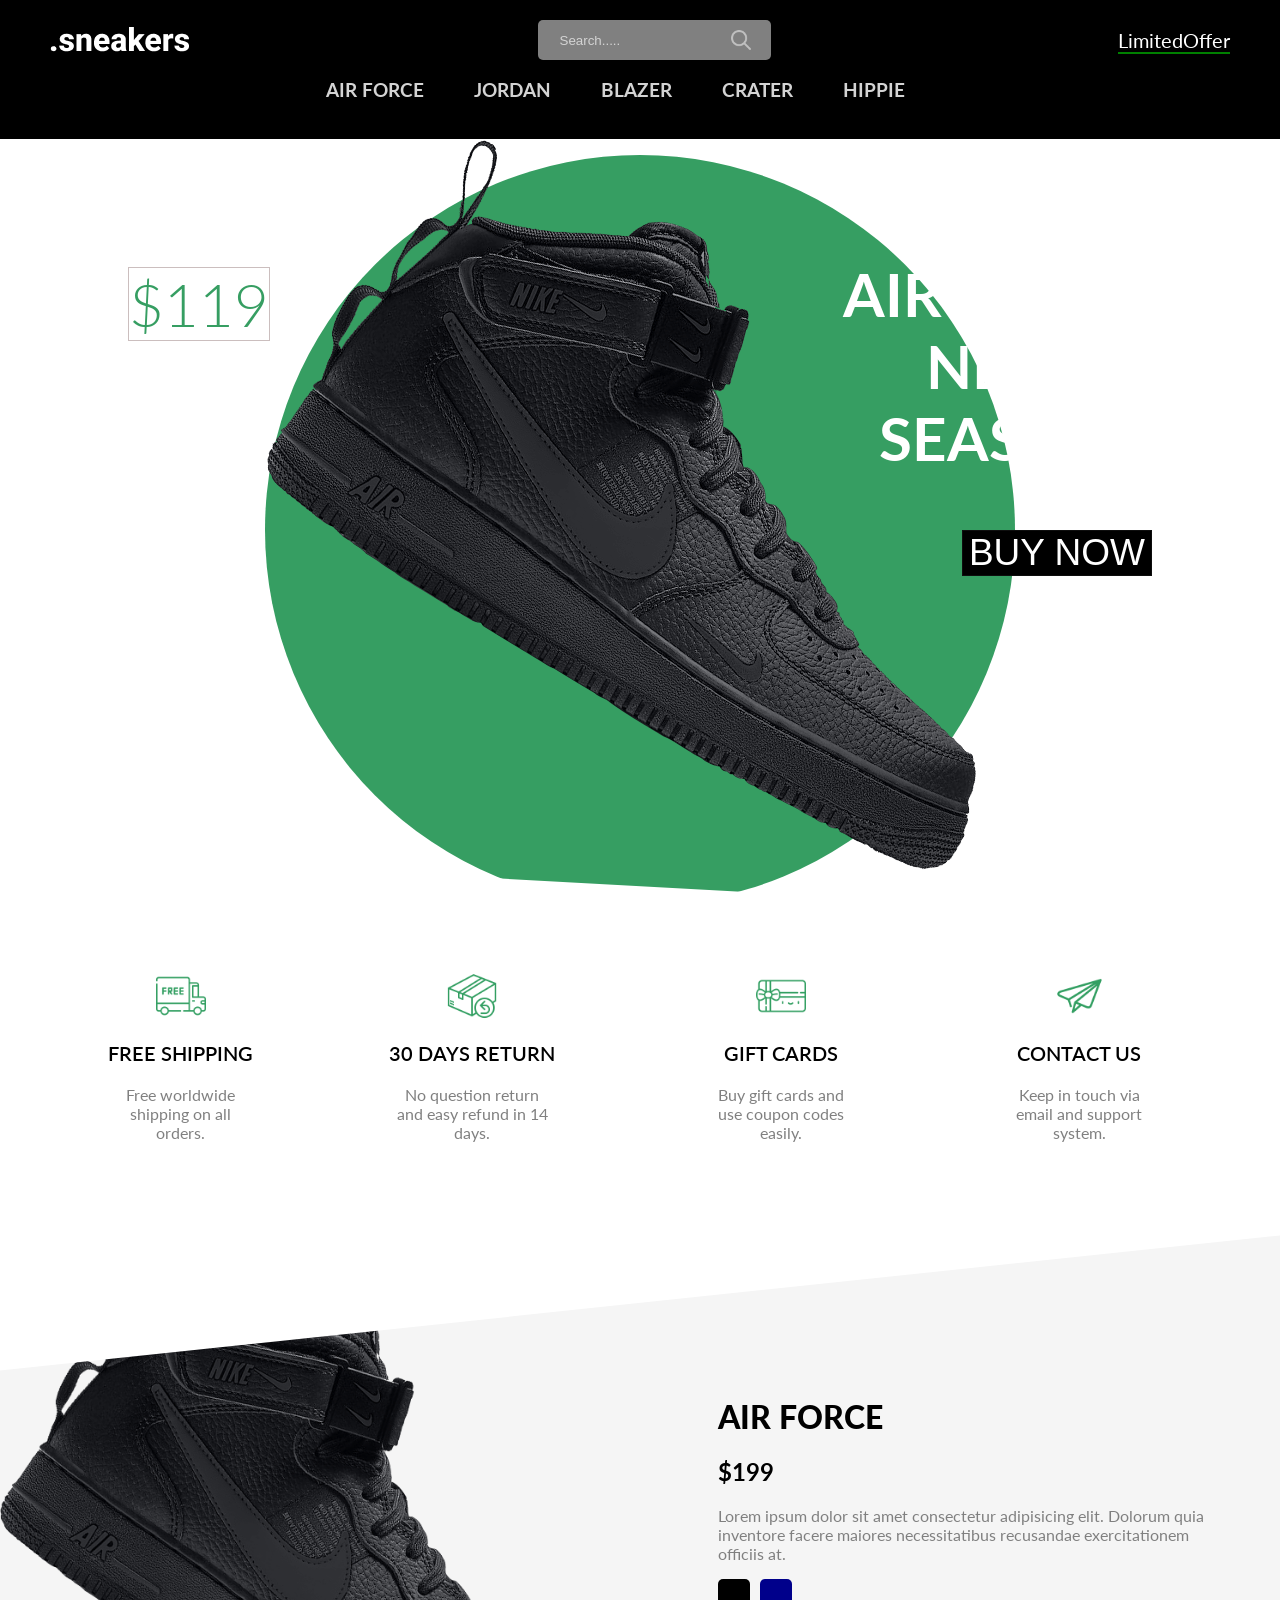
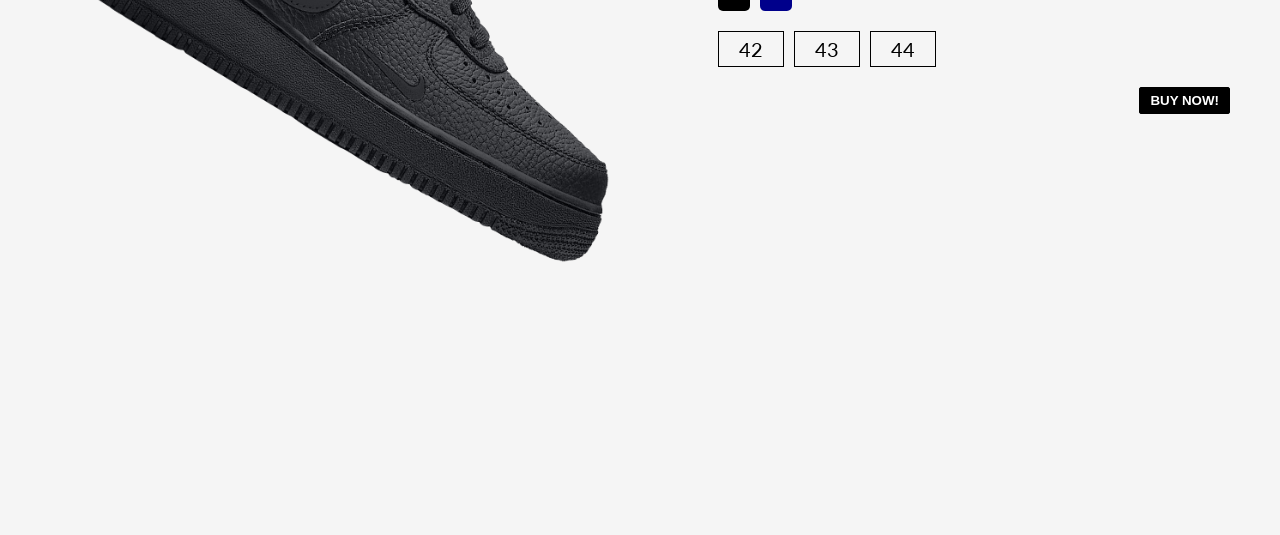
==== index.html @ a0c4b5f0 "Add files via upload" ====
<!DOCTYPE html>
<html lang="en">

<head>
    <meta charset="UTF-8">
    <meta name="viewport" content="width=device-width, initial-scale=1.0">
    <title>My project</title>
    <link rel="stylesheet" href="style.css">
    <link
        href="https://fonts.googleapis.com/css2?family=Lato:ital,wght@0,100;0,300;0,400;0,700;0,900;1,100;1,300;1,400;1,700;1,900&display=swap"
        rel="stylesheet">
</head>

<body>
    <nav>
        <div class="navTop">
            <div class="navItem">
                <img src="./images/sneakers.png" alt="">
            </div>
            <div class="navItnem">
                <div class="search">
                    <input type="text" placeholder="Search....." class="searchInput">
                    <img src="./images/search.png" width="20" height="20" alt="" class="searchIcon">
                </div>
            </div>
            <div class="navItem">
                <span class="limitedOffer">LimitedOffer</span>
            </div>
        </div>
        <div class="navButtom">
            <h3 class="menuItems">AIR FORCE</h3>
            <h3 class="menuItems">JORDAN</h3>
            <h3 class="menuItems">BLAZER</h3>
            <h3 class="menuItems">CRATER</h3>
            <h3 class="menuItems">HIPPIE</h3>
        </div>
    </nav>
    <div class="slider">
        <div class="sliderwrapper">
            <div class="sliderItem">
                <img src="./images/air.png" alt="" class="sliderImg">
                <div class="slideBg"></div>
                <h1 class="slideTitle">AIR FORCE</br>NEW</br>SEASON</h1>
                <h2 class="sliderPrice">$119</h2>
                <button class="buyButton">BUY NOW</button>
            </div>
            <div class="sliderItem">
                <img src="./images/jordan.png" alt="" class="sliderImg">
                <div class="slideBg"></div>
                <h1 class="slideTitle">AIR FORCE</br>NEW</br>SEASON</h1>
                <h2 class="sliderPrice">$119</h2>
                <button class="buyButton">BUY NOW</button>
            </div>
            <div class="sliderItem">
                <img src="./images/blazer.png" alt="" class="sliderImg">
                <div class="slideBg"></div>
                <h1 class="slideTitle">AIR FORCE</br>NEW</br>SEASON</h1>
                <h2 class="sliderPrice">$119</h2>
                <button class="buyButton">BUY NOW</button>
            </div>
            <div class="sliderItem">
                <img src="./images/crater.png" alt="" class="sliderImg">
                <div class="slideBg"></div>
                <h1 class="slideTitle">AIR FORCE</br>NEW</br>SEASON</h1>
                <h2 class="sliderPrice">$119</h2>
                <button class="buyButton">BUY NOW</button>
            </div>
            <div class="sliderItem">
                <img src="./images/hippie.png" alt="" class="sliderImg">
                <div class="slideBg"></div>
                <h1 class="slideTitle">AIR FORCE</br>NEW</br>SEASON</h1>
                <h2 class="sliderPrice">$119</h2>
                <button class="buyButton">BUY NOW</button>
            </div>
        </div>
    </div>
    <div class="features">
        <div class="feature">
            <img src="./images/shipping.png" alt="" class="featureIcon">
            <span class="featureTitle">FREE SHIPPING</span>
            <span class="featuredDesc">Free worldwide shipping on all orders.</span>
        </div>
        <div class="feature">
            <img src="./images/return.png" alt="" class="featureIcon">
            <span class="featureTitle">30 DAYS RETURN</span>
            <span class="featuredDesc">No question return and easy refund in 14 days.</span>
        </div>
        <div class="feature">
            <img src="./images/gift.png" alt="" class="featureIcon">
            <span class="featureTitle">GIFT CARDS</span>
            <span class="featuredDesc">Buy gift cards and use coupon codes easily.</span>
        </div>
        <div class="feature">
            <img src="./images/contact.png" alt="" class="featureIcon">
            <span class="featureTitle">CONTACT US</span>
            <span class="featuredDesc">Keep in touch via email and support system.</span>
        </div>
    </div>
    <div class="products">
        <img src="./images/air.png" alt="" class="productImg">
        <div class="productDetails">
            <h1 class="prodcutTitle">AIR FORCE</h1>
            <h2 class="prodcutPrice">$199</h2>
            <p class="productDesc">Lorem ipsum dolor sit amet consectetur adipisicing elit. Dolorum quia inventore
                facere maiores necessitatibus recusandae exercitationem officiis at.
            </p>
        <div class="colors">
            <div class="color"></div>
            <div class="color"></div>
        </div>
        <div class="sizes">
            <div class="size">42</div>
            <div class="size">43</div>
            <div class="size">44</div>
        </div>
        <button class="productionButton">BUY NOW!</button>
    </div>
    </div>
    <script src="app.js"></script>
</body>

</html>
---- style.css ----
body {
    font-family: "Lato", sans-serif;
    padding: 0;
    margin: 0;
}

nav {
    background-color: black;
    color: white;
    padding: 20px 50px;
}

.navTop {
    display: flex;
    align-items: center;
    justify-content: space-between;
}

.search {
    background: gray;
    display: flex;
    align-items: center;
    border-radius: 5px;
    padding: 10px 20px;
}

.searchInput {
    background-color: transparent;
    border: none;
}

.searchInput::placeholder {
    color: lightgrey;
}

.limitedOffer {
    font-size: 20px;
    border-bottom: 2px solid green;
    cursor: pointer;
}

.navButtom {
    display: flex;
    align-items: center;
    justify-content: center;
}

.menuItems {
    margin-right: 50px;
    cursor: pointer;
    color: lightgray;
    font-width: 400;
}

.slider {
    background: url("https://images.unsplash.com/photo-1604147495798-57beb5d6af73?ixlib=rb-1.2.1&ixid=MnwxMjA3fDB8MHxwaG90by1wYWdlfHx8fGVufDB8fHx8&auto=format&fit=crop&w=2370&q=80");
    overflow: hidden;
    clip-path: polygon(0 0, 100% 0, 100% 100%, 0 91%);
}

.sliderwrapper {
    display: flex;
    width: 500vw;
    transition: all 1s ease-in-out;
}

.sliderItem {
    width: 100vw;
    display: flex;
    align-items: center;
    justify-content: center;
    position: relative;

}

.slideBg {
    width: 750px;
    height: 750px;
    border-radius: 50%;
    position: absolute;
    /* background-color: yellow; */
}

.sliderImg {
    z-index: 1;
}

.slideTitle {
    position: absolute;
    top: 10%;
    right: 10%;
    color: white;
    text-align: center;
    font-size: 60px;
    z-index: 1;
}

.sliderPrice {
    position: absolute;
    top: 10%;
    left: 10%;
    font-size: 60px;
    font-weight: 300;
    border: 1px solid rgb(203, 190, 190);
    color: white;
    text-align: center;
    z-index: 1;
}

.buyButton {
    position: absolute;
    top: 50%;
    right: 10%;
    font-size: 37px;
    font-weight: 500;
    border: 1px solid rgb(14, 14, 14);
    background-color: black;
    text-align: center;
    cursor: pointer;
    align-items: center;
    color: white;
}

.buyButton:hover {
    background-color: white;
    color: black;
}

.sliderItem:nth-child(1) .slideBg {
    background-color: #369e62;
}

.sliderItem:nth-child(2) .slideBg {
    background-color: rgb(232, 206, 12);
}

.sliderItem:nth-child(3) .slideBg {
    background-color: teal;
}

.sliderItem:nth-child(4) .slideBg {
    background-color: cornflowerblue;
}

.sliderItem:nth-child(5) .slideBg {
    background-color: rgb(124, 115, 80);
}

.sliderItem:nth-child(1) .sliderPrice {
    color: #369e62;
}
.sliderItem:nth-child(2) .sliderPrice {
    color:rgb(232, 206, 12);
}
.sliderItem:nth-child(3) .sliderPrice {
    color: teal;
}
.sliderItem:nth-child(4) .sliderPrice {
    color:cornflowerblue;
}
.sliderItem:nth-child(5) .sliderPrice {
    color: rgb(124,115,80);
}

.features{
    display:flex;
    align-items: center;
    justify-content: space-between;
    padding: 50px;
}
.feature{
display: flex;
flex-direction: column;
align-items: center;
text-align: center;
}


.featureIcon{
width:50px;
height: 50px;
}
.featureTitle{
    font-size: 20px;
    font-weight: 600;
    margin: 20px;
}
.featuredDesc{
    color: gray;
    width: 50%;
    height: 100px;
}

.products{
    height: 100vh;
    background-color:whitesmoke;
    position: relative;
    clip-path:polygon(0 15%, 100% 0, 100% 100%, 0% 100%);
}
.productImg{
     width:50%;
}
.productDetails{
    position: absolute;
    top: 10%;
    right: 0;
    width: 40%;
    padding: 50px;
}
.prodcutTitle{
    font-weight: 900;
}
.productDesc{
    font-size:24;
    color:gray
}
.colors,.sizes{
    display:flex;
    margin-bottom: 20px;
}
.color{
    width: 32px;
    height: 32px;
    border-radius: 5px;
    background-color: black;
    justify-content: space-between;
    margin-right:10px;
}
.color:last-child{
    background-color: darkblue;
}
.size{
    padding:5px 20px ;
    border: 1px solid black;
    margin-right: 10px;
    cursor: pointer;
    font-size: 20px;
}
.productionButton{
    float: right;
    background-color: black;
    padding: 5px 10px;
    border: 1px solid black;
    color: white;
    font-weight: 600;
    border-radius: 2px;
}
.productionButton:hover{
    background-color: white;
    color: black;
}
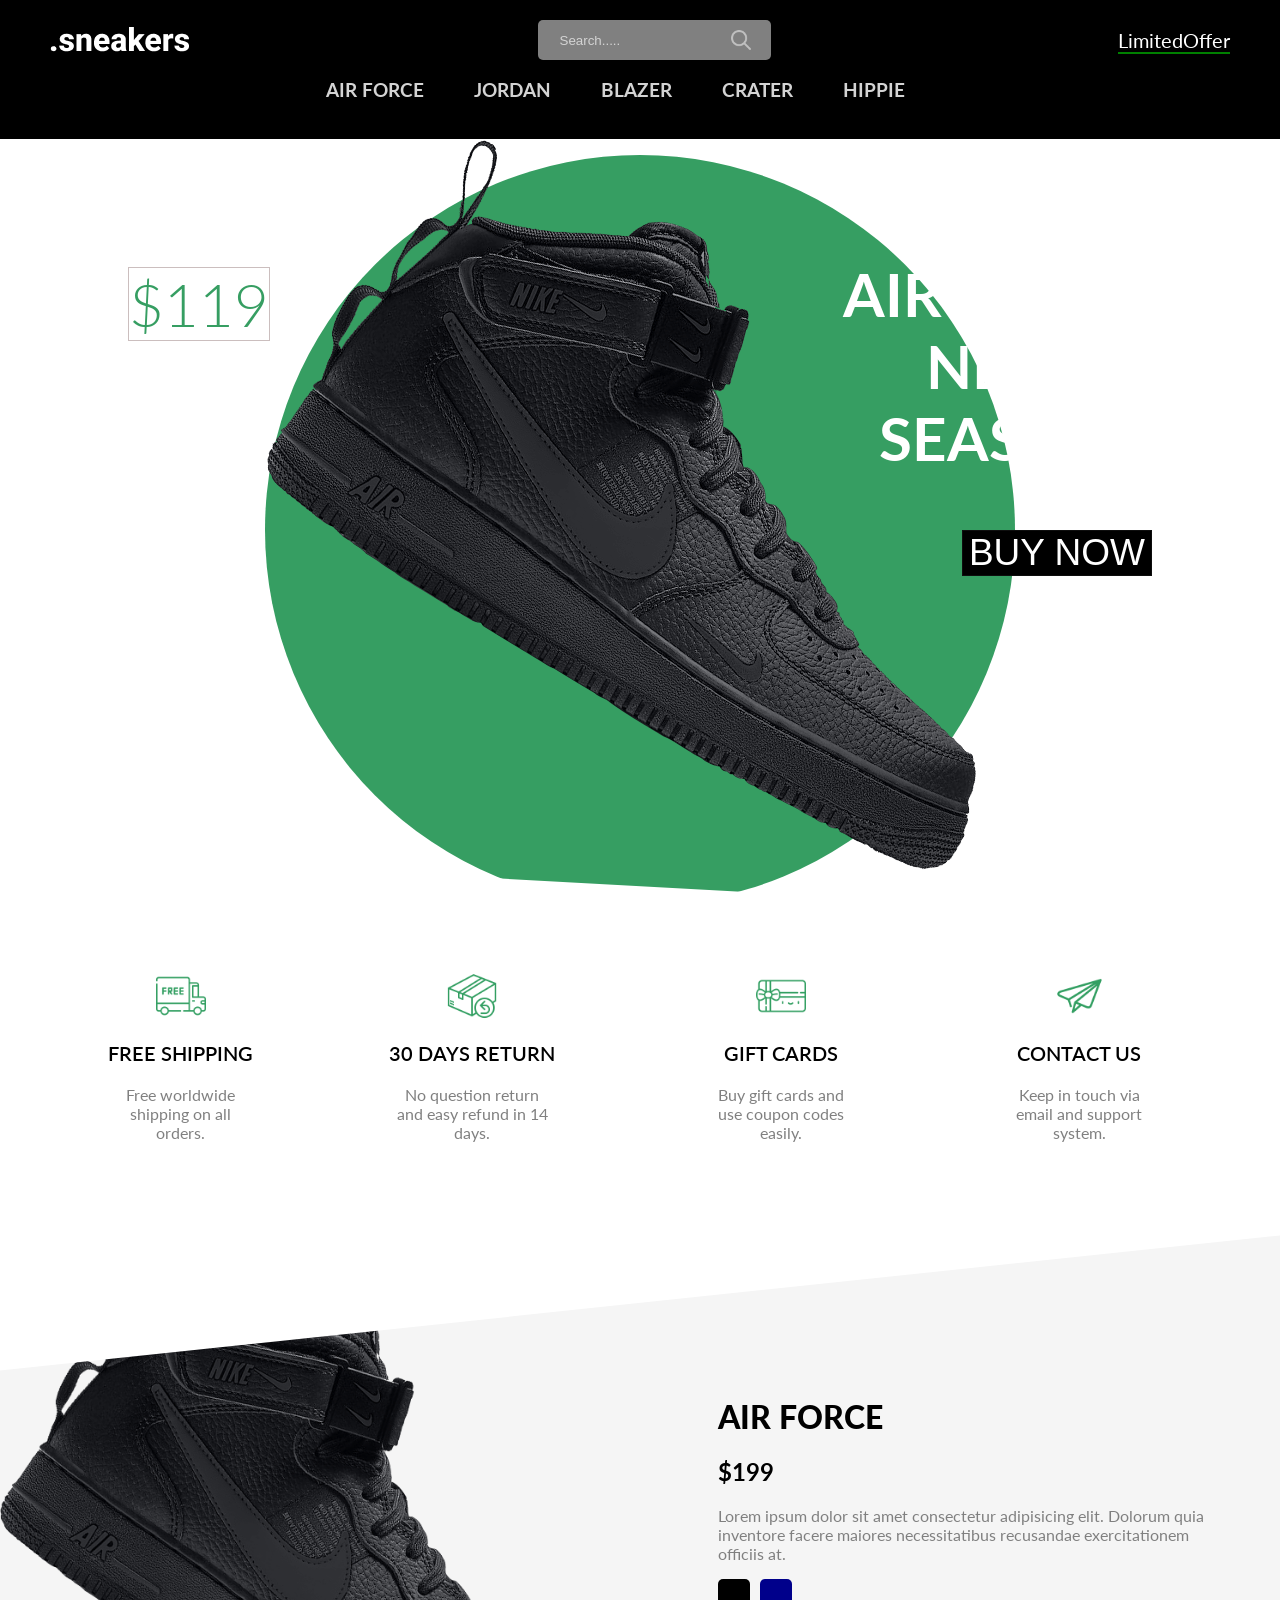
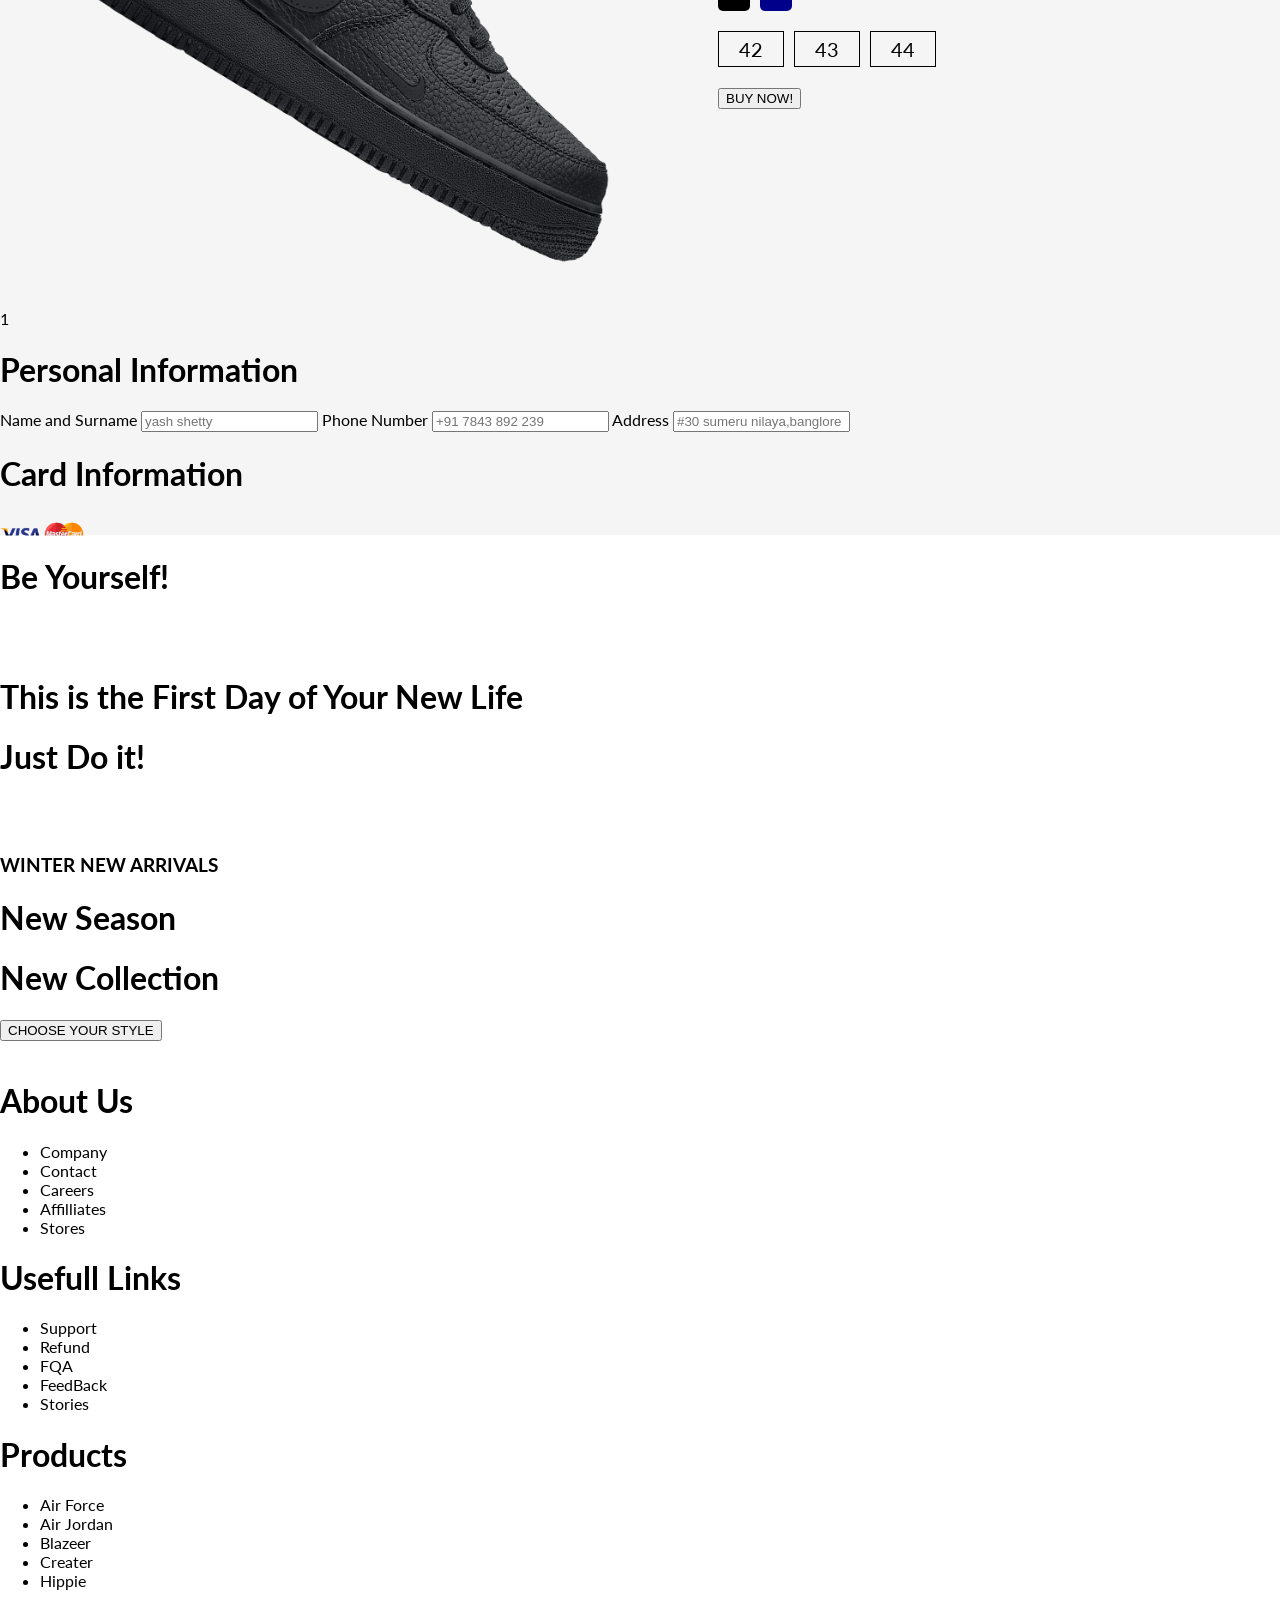
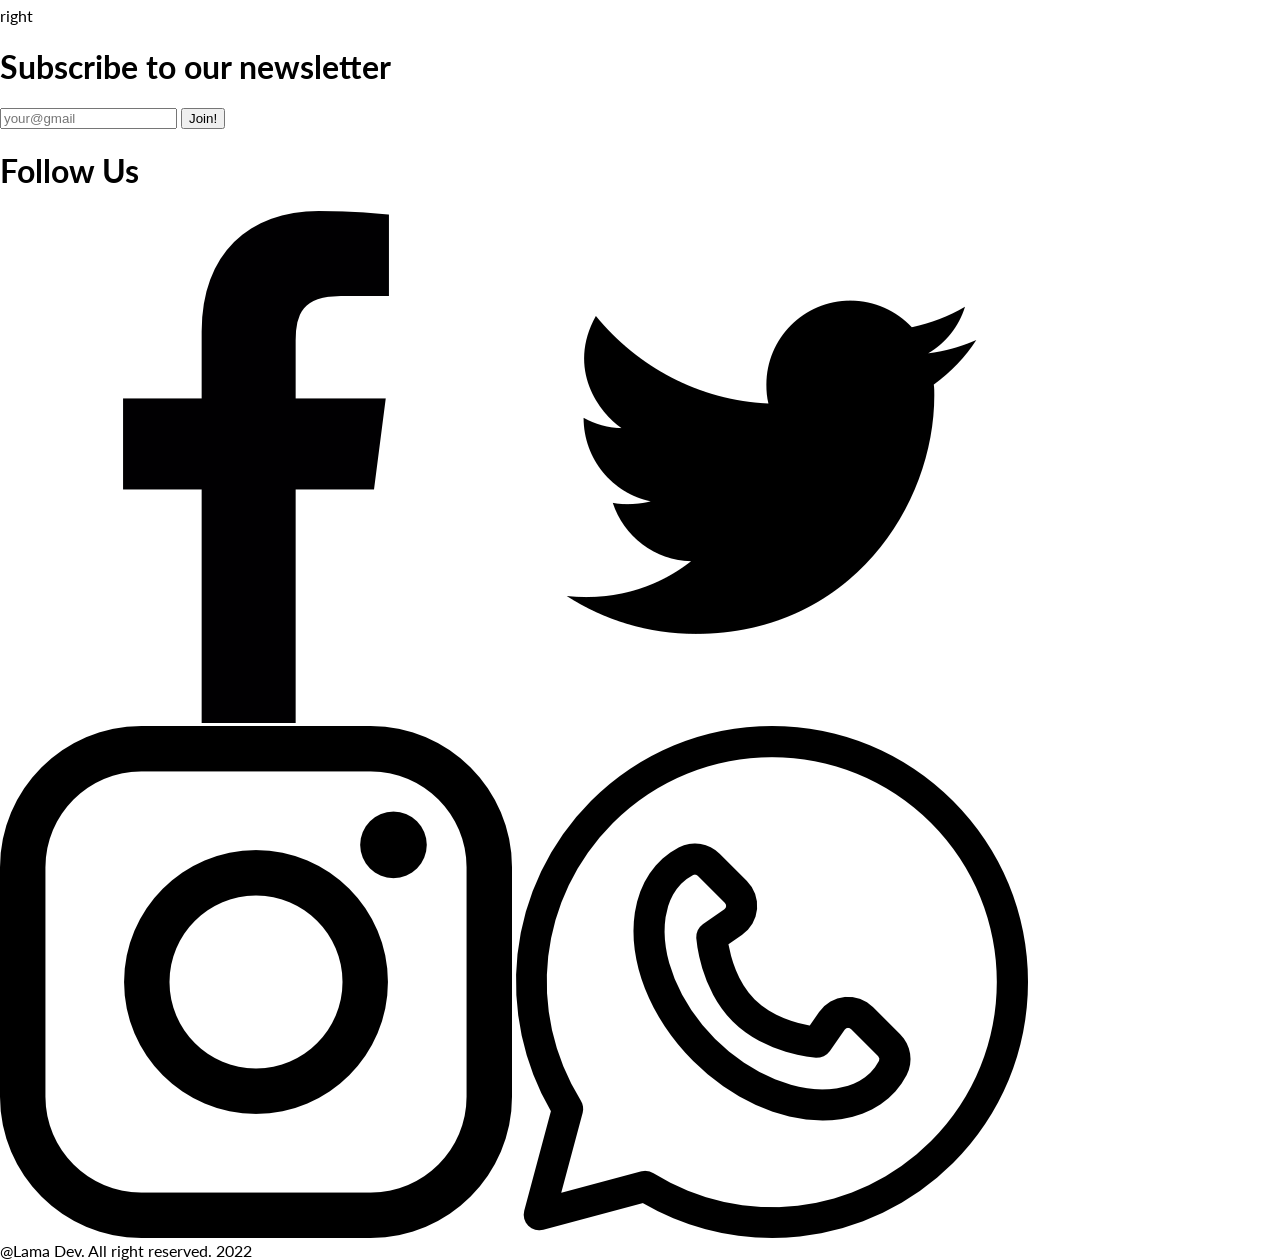
==== commit 4dd6137a: "update the code" ====
--- a/index.html
+++ b/index.html
@@ -12,7 +12,7 @@
 </head>
 
 <body>
-    <nav>
+    <nav id="nav">
         <div class="navTop">
             <div class="navItem">
                 <img src="./images/sneakers.png" alt="">
@@ -35,46 +35,56 @@
             <h3 class="menuItems">HIPPIE</h3>
         </div>
     </nav>
-    <div class="slider">
+     <div class="slider">
         <div class="sliderwrapper">
             <div class="sliderItem">
                 <img src="./images/air.png" alt="" class="sliderImg">
                 <div class="slideBg"></div>
                 <h1 class="slideTitle">AIR FORCE</br>NEW</br>SEASON</h1>
                 <h2 class="sliderPrice">$119</h2>
+                <a href="#products">
+                    <button class="buyButton">BUY NOW</button>
+                </a>
+            </div>
+            <div class="sliderItem">
+                <img src="./images/jordan.png" alt="" class="sliderImg">
+                <div class="slideBg"></div>
+                <h1 class="slideTitle">AIR FORCE</br>NEW</br>SEASON</h1>
+                <h2 class="sliderPrice">$149</h2>
+                <a href="#products">
+                    <button class="buyButton">BUY NOW</button>
+                </a>
+            </div>
+            <div class="sliderItem">
+                <img src="./images/blazer.png" alt="" class="sliderImg">
+                <div class="slideBg"></div>
+                <h1 class="slideTitle">AIR FORCE</br>NEW</br>SEASON</h1>
+                <h2 class="sliderPrice">$109</h2>
+                <a href="#products">
+                    <button class="buyButton">BUY NOW</button>
+                </a>
+            </div>
+            <div class="sliderItem">
+                <img src="./images/crater.png" alt="" class="sliderImg">
+                <div class="slideBg"></div>
+                <h1 class="slideTitle">AIR FORCE</br>NEW</br>SEASON</h1>
+                <h2 class="sliderPrice">$129</h2>
+                <a href="#products">
+                </a>
                 <button class="buyButton">BUY NOW</button>
             </div>
             <div class="sliderItem">
-                <img src="./images/jordan.png" alt="" class="sliderImg">
-                <div class="slideBg"></div>
-                <h1 class="slideTitle">AIR FORCE</br>NEW</br>SEASON</h1>
-                <h2 class="sliderPrice">$119</h2>
-                <button class="buyButton">BUY NOW</button>
-            </div>
-            <div class="sliderItem">
-                <img src="./images/blazer.png" alt="" class="sliderImg">
-                <div class="slideBg"></div>
-                <h1 class="slideTitle">AIR FORCE</br>NEW</br>SEASON</h1>
-                <h2 class="sliderPrice">$119</h2>
-                <button class="buyButton">BUY NOW</button>
-            </div>
-            <div class="sliderItem">
-                <img src="./images/crater.png" alt="" class="sliderImg">
-                <div class="slideBg"></div>
-                <h1 class="slideTitle">AIR FORCE</br>NEW</br>SEASON</h1>
-                <h2 class="sliderPrice">$119</h2>
-                <button class="buyButton">BUY NOW</button>
-            </div>
-            <div class="sliderItem">
                 <img src="./images/hippie.png" alt="" class="sliderImg">
                 <div class="slideBg"></div>
                 <h1 class="slideTitle">AIR FORCE</br>NEW</br>SEASON</h1>
-                <h2 class="sliderPrice">$119</h2>
-                <button class="buyButton">BUY NOW</button>
-            </div>
-        </div>
-    </div>
-    <div class="features">
+                <h2 class="sliderPrice">$99</h2>
+                <a href="#products">
+                    <button class="buyButton">BUY NOW</button>
+                </a>
+            </div>
+        </div>
+    </div>
+     <div class="features"> 
         <div class="feature">
             <img src="./images/shipping.png" alt="" class="featureIcon">
             <span class="featureTitle">FREE SHIPPING</span>
@@ -96,7 +106,8 @@
             <span class="featuredDesc">Keep in touch via email and support system.</span>
         </div>
     </div>
-    <div class="products">
+
+    <div class="products" id="products">
         <img src="./images/air.png" alt="" class="productImg">
         <div class="productDetails">
             <h1 class="prodcutTitle">AIR FORCE</h1>
@@ -104,19 +115,131 @@
             <p class="productDesc">Lorem ipsum dolor sit amet consectetur adipisicing elit. Dolorum quia inventore
                 facere maiores necessitatibus recusandae exercitationem officiis at.
             </p>
-        <div class="colors">
-            <div class="color"></div>
-            <div class="color"></div>
-        </div>
-        <div class="sizes">
-            <div class="size">42</div>
-            <div class="size">43</div>
-            <div class="size">44</div>
-        </div>
-        <button class="productionButton">BUY NOW!</button>
-    </div>
-    </div>
-    <script src="app.js"></script>
+            <div class="colors">
+                <div class="color"></div>
+                <div class="color"></div>
+            </div>
+            <div class="sizes">
+                <div class="size">42</div>
+                <div class="size">43</div>
+                <div class="size">44</div>
+            </div>
+            <button class="productButton">BUY NOW!</button>
+        </div>
+        <div class="payments">1
+            <h1 class="patTitle">Personal Information</h1>
+            <label>Name and Surname</label>
+            <input type="text" placeholder="yash shetty" class="payInput">
+            <label>Phone Number</label>
+            <input type="text" placeholder="+91 7843 892 239" class="payInput">
+            <label>Address</label>
+            <input type="text" placeholder="#30 sumeru nilaya,banglore" class="payInput">
+            <h1 class="patTitle">Card Information</h1>
+            <div class="cardIcons">
+                <img src="./images/visa.png" width="40" class="cardIcon">
+                <img src="./images/master.png" width="40" class="cardIcon">
+            </div>
+            <input type="password" placeholder="Card Number" class="payInput">
+            <div class="cardInfo">
+                <input type="text" placeholder="mm" class="payInput sm">
+                <input type="text" placeholder="yyy" class="payInput sm">
+                <input type="text" placeholder="cv" class="payInput sm">
+            </div>
+            <button class="payButton">CheckOut</button>
+            <span class="close">X</span>
+        </div>
+    </div>
+    <div class="gallery">
+        <div class="galleryItem">
+            <h1 class="galleryTitle">Be Yourself!</h1>
+            <img src="https://images.pexels.com/photos/9295809/pexels-photo-9295809.jpeg?auto=compress&cs=tinysrgb&dpr=2&w=500"
+                alt="" class="galleryImg">
+        </div>
+        <div class="galleryItem">
+            <img src="https://images.pexels.com/photos/1040427/pexels-photo-1040427.jpeg?auto=compress&cs=tinysrgb&dpr=2&w=500"
+                alt="" class="galleryImg">
+            <h1 class="galleryTitle">This is the First Day of Your New Life</h1>
+        </div>
+        <div class="galleryItem">
+            <h1 class="galleryTitle">Just Do it!</h1>
+            <img src="https://images.pexels.com/photos/7856965/pexels-photo-7856965.jpeg?auto=compress&cs=tinysrgb&dpr=2&w=500"
+                alt="" class="galleryImg">
+        </div>
+    </div>
+    <div class="newSeason">
+        <div class="nsItem">
+            <img src="https://images.pexels.com/photos/4753986/pexels-photo-4753986.jpeg?auto=compress&cs=tinysrgb&dpr=2&w=500"
+                alt="" class="nsImg">
+        </div>
+        <div class="nsItem">
+            <h3 class="nsTitleSm">WINTER NEW ARRIVALS</h3>
+            <h1 class="nsTitle">New Season</h1>
+            <h1 class="nsTitle">New Collection</h1>
+            <a href="#nav">
+                <button class="nsButton">CHOOSE YOUR STYLE</button>
+            </a>
+        </div>
+        <div class="nsItem">
+            <img src="https://images.pexels.com/photos/7856965/pexels-photo-7856965.jpeg?auto=compress&cs=tinysrgb&dpr=2&w=500"
+                alt="" class="nsImg">
+        </div>
+    </div>
+    <footer>
+        <div class="footerLeft">
+            <div class="footerMenu">
+                <h1 class="fMenuTitle">About Us</h1>
+                <ul class="fList">
+                    <li class="fListItem">Company</li>
+                    <li class="fListItem">Contact</li>
+                    <li class="fListItem">Careers</li>
+                    <li class="fListItem">Affilliates</li>
+                    <li class="fListItem">Stores</li>
+                </ul>
+            </div>
+            <div class="footerMenu">
+                <h1 class="fMenuTitle">Usefull Links</h1>
+                <ul class="fList">
+                    <li class="fListItem">Support</li>
+                    <li class="fListItem">Refund</li>
+                    <li class="fListItem">FQA</li>
+                    <li class="fListItem">FeedBack</li>
+                    <li class="fListItem">Stories</li>
+                </ul>
+            </div>
+            <div class="footerMenu">
+                <h1 class="fMenuTitle">Products</h1>
+                <ul class="fList">
+                    <li class="fListItem">Air Force</li>
+                    <li class="fListItem">Air Jordan</li>
+                    <li class="fListItem">Blazeer</li>
+                    <li class="fListItem">Creater</li>
+                    <li class="fListItem">Hippie</li>
+                </ul>
+            </div>
+        </div>
+        <div class="footerRigth">right
+        <div class="footerRightMenu">
+            <h1 class="fMenuTitle">Subscribe to our newsletter</h1>
+            <div class="fMail">
+                <input type="text" placeholder="your@gmail" class="fInput">
+                <button class="fButton">Join!</button>
+            </div>
+        </div>
+        <div class="footerRightMenu">
+            <h1 class="fMenuTitle">Follow Us</h1>
+            <div class="fIcons">
+                <img src="./images/facebook.png" alt="" class="fIcon">
+                <img src="./images/twitter.png" alt="" class="fIcon">
+                <img src="./images/instagram.png" alt="" class="fIcon">
+                <img src="./images/whatsapp.png" alt="" class="fIcon">
+            </div>
+        </div>
+        <div class="footerRightMenu">
+            <span class="copyright">@Lama Dev. All right reserved. 2022</span>
+        </div>
+     </div>
+    </footer>
+    <script src="app.js"></script> 
 </body>
 
-</html>+</html>
